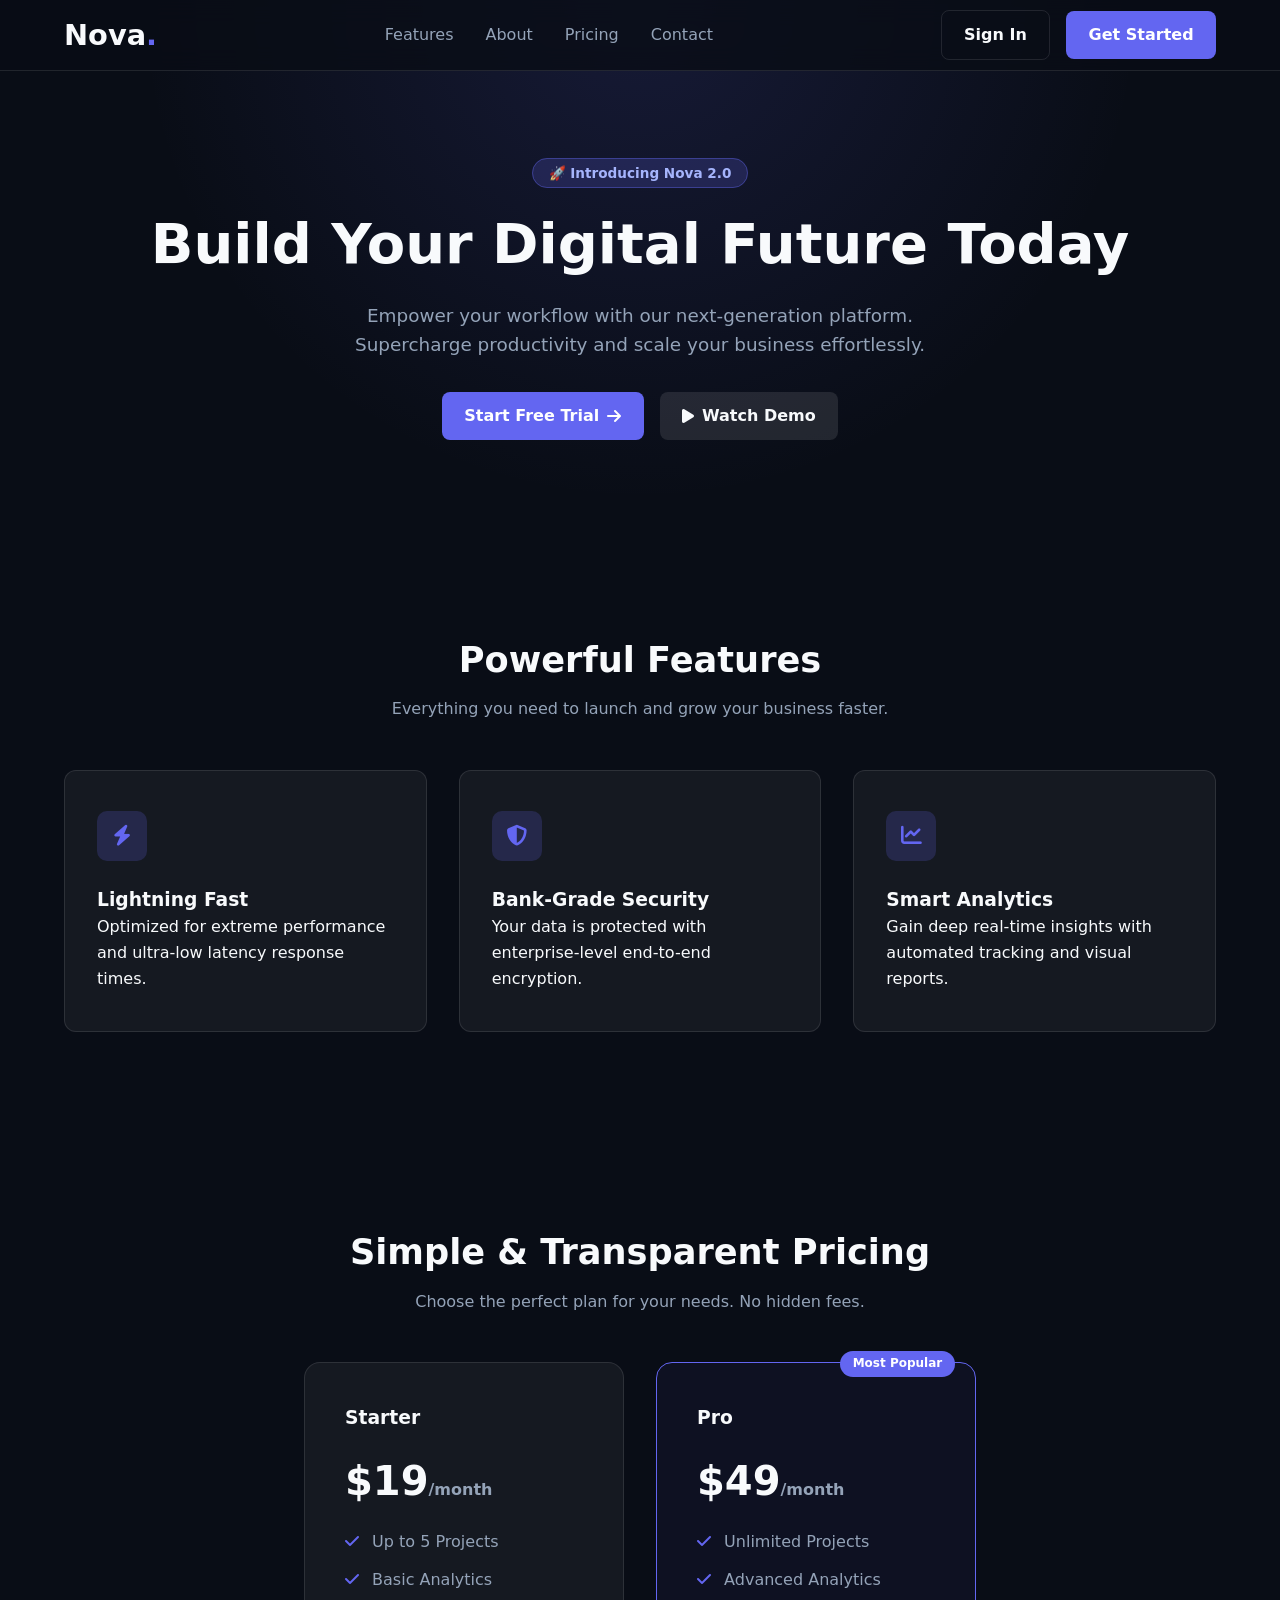
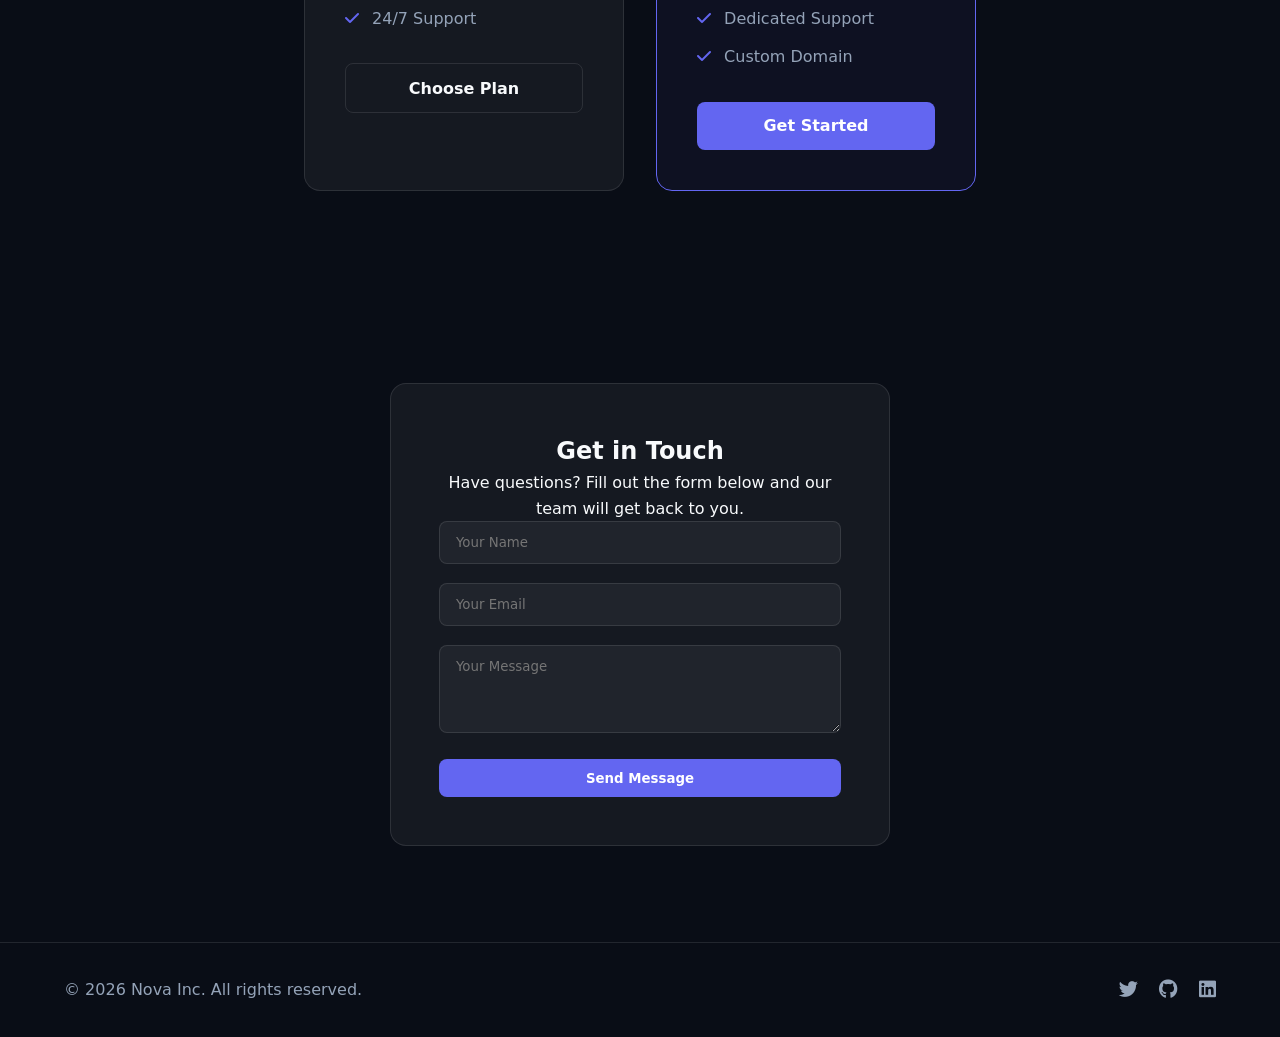
==== Landing page/index.html @ fd171acc "initial commit" ====
<!DOCTYPE html>
<html lang="en">
<head>
    <meta charset="UTF-8">
    <meta name="viewport" content="width=device-width, initial-scale=1.0">
    <title>Nova - Next Gen Product</title>
    <link rel="stylesheet" href="style.css">
    <link rel="stylesheet" href="https://cdnjs.cloudflare.com/ajax/libs/font-awesome/6.4.0/css/all.min.css">
</head>
<body>

    <!-- Header Navigation -->
    <header class="navbar">
        <div class="container nav-container">
            <a href="#" class="logo">Nova<span>.</span></a>
            <nav class="nav-links" id="nav-links">
                <a href="#features">Features</a>
                <a href="#about">About</a>
                <a href="#pricing">Pricing</a>
                <a href="#contact">Contact</a>
            </nav>
            <div class="nav-actions">
                <a href="#contact" class="btn btn-outline">Sign In</a>
                <a href="#pricing" class="btn btn-primary">Get Started</a>
                <button class="hamburger" id="hamburger"><i class="fas fa-bars"></i></button>
            </div>
        </div>
    </header>

    <!-- Hero Section -->
    <section class="hero">
        <div class="container hero-container">
            <div class="hero-content">
                <span class="badge">🚀 Introducing Nova 2.0</span>
                <h1>Build Your Digital Future Today</h1>
                <p>Empower your workflow with our next-generation platform. Supercharge productivity and scale your business effortlessly.</p>
                <div class="hero-btns">
                    <a href="#pricing" class="btn btn-primary">Start Free Trial <i class="fas fa-arrow-right"></i></a>
                    <a href="#features" class="btn btn-secondary"><i class="fas fa-play"></i> Watch Demo</a>
                </div>
            </div>
        </div>
    </section>

    <!-- Features Section -->
    <section id="features" class="features section">
        <div class="container">
            <h2 class="section-title">Powerful Features</h2>
            <p class="section-subtitle">Everything you need to launch and grow your business faster.</p>

            <div class="features-grid">
                <div class="feature-card">
                    <div class="icon-box"><i class="fas fa-bolt"></i></div>
                    <h3>Lightning Fast</h3>
                    <p>Optimized for extreme performance and ultra-low latency response times.</p>
                </div>
                <div class="feature-card">
                    <div class="icon-box"><i class="fas fa-shield-alt"></i></div>
                    <h3>Bank-Grade Security</h3>
                    <p>Your data is protected with enterprise-level end-to-end encryption.</p>
                </div>
                <div class="feature-card">
                    <div class="icon-box"><i class="fas fa-chart-line"></i></div>
                    <h3>Smart Analytics</h3>
                    <p>Gain deep real-time insights with automated tracking and visual reports.</p>
                </div>
            </div>
        </div>
    </section>

    <!-- Pricing Section -->
    <section id="pricing" class="pricing section">
        <div class="container">
            <h2 class="section-title">Simple & Transparent Pricing</h2>
            <p class="section-subtitle">Choose the perfect plan for your needs. No hidden fees.</p>

            <div class="pricing-grid">
                <!-- Basic Plan -->
                <div class="pricing-card">
                    <h3>Starter</h3>
                    <div class="price">$19<span>/month</span></div>
                    <ul class="features-list">
                        <li><i class="fas fa-check"></i> Up to 5 Projects</li>
                        <li><i class="fas fa-check"></i> Basic Analytics</li>
                        <li><i class="fas fa-check"></i> 24/7 Support</li>
                    </ul>
                    <a href="#" class="btn btn-outline full-width">Choose Plan</a>
                </div>

                <!-- Pro Plan (Featured) -->
                <div class="pricing-card popular">
                    <span class="popular-badge">Most Popular</span>
                    <h3>Pro</h3>
                    <div class="price">$49<span>/month</span></div>
                    <ul class="features-list">
                        <li><i class="fas fa-check"></i> Unlimited Projects</li>
                        <li><i class="fas fa-check"></i> Advanced Analytics</li>
                        <li><i class="fas fa-check"></i> Dedicated Support</li>
                        <li><i class="fas fa-check"></i> Custom Domain</li>
                    </ul>
                    <a href="#" class="btn btn-primary full-width">Get Started</a>
                </div>
            </div>
        </div>
    </section>

    <!-- Contact Form Section -->
    <section id="contact" class="contact section">
        <div class="container">
            <div class="contact-box">
                <h2>Get in Touch</h2>
                <p>Have questions? Fill out the form below and our team will get back to you.</p>
                <form id="contact-form">
                    <div class="form-group">
                        <input type="text" id="name" placeholder="Your Name" required>
                    </div>
                    <div class="form-group">
                        <input type="email" id="email" placeholder="Your Email" required>
                    </div>
                    <div class="form-group">
                        <textarea id="message" rows="4" placeholder="Your Message" required></textarea>
                    </div>
                    <button type="submit" class="btn btn-primary full-width">Send Message</button>
                </form>
            </div>
        </div>
    </section>

    <!-- Footer -->
    <footer class="footer">
        <div class="container footer-container">
            <p>&copy; 2026 Nova Inc. All rights reserved.</p>
            <div class="social-links">
                <a href="#"><i class="fab fa-twitter"></i></a>
                <a href="#"><i class="fab fa-github"></i></a>
                <a href="#"><i class="fab fa-linkedin"></i></a>
            </div>
        </div>
    </footer>

    <script src="script.js"></script>
</body>
</html>
---- Landing page/style.css ----
/* Styling & Variables */
:root {
    --primary: #6366f1;
    --primary-hover: #4f46e5;
    --accent: #ec4899;
    --bg-dark: #090d16;
    --card-bg: rgba(255, 255, 255, 0.05);
    --border-color: rgba(255, 255, 255, 0.1);
    --text: #f8fafc;
    --text-muted: #94a3b8;
    --transition: all 0.3s ease;
}

* {
    margin: 0;
    padding: 0;
    box-sizing: border-box;
    font-family: 'Segoe UI', system-ui, sans-serif;
    scroll-behavior: smooth;
}

body {
    background-color: var(--bg-dark);
    color: var(--text);
    line-height: 1.6;
}

.container {
    max-width: 1200px;
    margin: 0 auto;
    padding: 0 1.5rem;
}

.section {
    padding: 6rem 0;
}

.section-title {
    font-size: 2.2rem;
    text-align: center;
    margin-bottom: 0.5rem;
}

.section-subtitle {
    text-align: center;
    color: var(--text-muted);
    margin-bottom: 3rem;
}

/* Navbar */
.navbar {
    position: fixed;
    top: 0;
    width: 100%;
    background: rgba(9, 13, 22, 0.8);
    backdrop-filter: blur(12px);
    border-bottom: 1px solid var(--border-color);
    z-index: 1000;
}

.nav-container {
    display: flex;
    justify-content: space-between;
    align-items: center;
    height: 70px;
}

.logo {
    font-size: 1.8rem;
    font-weight: 800;
    color: var(--text);
    text-decoration: none;
}

.logo span { color: var(--primary); }

.nav-links {
    display: flex;
    gap: 2rem;
}

.nav-links a {
    color: var(--text-muted);
    text-decoration: none;
    font-weight: 500;
    transition: var(--transition);
}

.nav-links a:hover { color: var(--text); }

.nav-actions {
    display: flex;
    align-items: center;
    gap: 1rem;
}

.hamburger {
    display: none;
    background: none;
    border: none;
    color: var(--text);
    font-size: 1.5rem;
    cursor: pointer;
}

/* Buttons */
.btn {
    padding: 0.7rem 1.4rem;
    border-radius: 8px;
    text-decoration: none;
    font-weight: 600;
    display: inline-flex;
    align-items: center;
    gap: 0.5rem;
    cursor: pointer;
    transition: var(--transition);
    border: none;
}

.btn-primary {
    background: var(--primary);
    color: #fff;
}

.btn-primary:hover {
    background: var(--primary-hover);
    transform: translateY(-2px);
}

.btn-outline {
    border: 1px solid var(--border-color);
    color: var(--text);
    background: transparent;
}

.btn-outline:hover {
    background: var(--card-bg);
}

.btn-secondary {
    background: rgba(255, 255, 255, 0.1);
    color: var(--text);
}

.btn-secondary:hover { background: rgba(255, 255, 255, 0.2); }

.full-width { width: 100%; justify-content: center; }

/* Hero Section */
.hero {
    padding: 10rem 0 6rem;
    text-align: center;
    background: radial-gradient(circle at top, rgba(99, 102, 241, 0.15) 0%, transparent 60%);
}

.badge {
    padding: 0.4rem 1rem;
    background: rgba(99, 102, 241, 0.2);
    border: 1px solid rgba(99, 102, 241, 0.4);
    color: #a5b4fc;
    border-radius: 50px;
    font-size: 0.85rem;
    font-weight: 600;
}

.hero h1 {
    font-size: 3.5rem;
    margin: 1.5rem 0;
    line-height: 1.2;
}

.hero p {
    max-width: 650px;
    margin: 0 auto 2rem;
    color: var(--text-muted);
    font-size: 1.15rem;
}

.hero-btns {
    display: flex;
    justify-content: center;
    gap: 1rem;
}

/* Features Grid */
.features-grid {
    display: grid;
    grid-template-columns: repeat(auto-fit, minmax(280px, 1fr));
    gap: 2rem;
}

.feature-card {
    background: var(--card-bg);
    border: 1px solid var(--border-color);
    padding: 2.5rem 2rem;
    border-radius: 12px;
    transition: var(--transition);
}

.feature-card:hover {
    transform: translateY(-5px);
    border-color: var(--primary);
}

.icon-box {
    width: 50px;
    height: 50px;
    background: rgba(99, 102, 241, 0.2);
    color: var(--primary);
    border-radius: 10px;
    display: flex;
    align-items: center;
    justify-content: center;
    font-size: 1.3rem;
    margin-bottom: 1.5rem;
}

/* Pricing Grid */
.pricing-grid {
    display: flex;
    justify-content: center;
    gap: 2rem;
    flex-wrap: wrap;
}

.pricing-card {
    background: var(--card-bg);
    border: 1px solid var(--border-color);
    padding: 2.5rem;
    border-radius: 16px;
    width: 320px;
    position: relative;
}

.pricing-card.popular {
    border-color: var(--primary);
    background: rgba(99, 102, 241, 0.05);
}

.popular-badge {
    position: absolute;
    top: -12px;
    right: 20px;
    background: var(--primary);
    color: #fff;
    padding: 0.2rem 0.8rem;
    font-size: 0.75rem;
    border-radius: 50px;
    font-weight: bold;
}

.price {
    font-size: 2.5rem;
    font-weight: 800;
    margin: 1rem 0;
}

.price span { font-size: 1rem; color: var(--text-muted); }

.features-list {
    list-style: none;
    margin-bottom: 2rem;
}

.features-list li {
    margin-bottom: 0.8rem;
    color: var(--text-muted);
}

.features-list i { color: var(--primary); margin-right: 0.5rem; }

/* Contact Form */
.contact-box {
    max-width: 500px;
    margin: 0 auto;
    background: var(--card-bg);
    border: 1px solid var(--border-color);
    padding: 3rem;
    border-radius: 16px;
    text-align: center;
}

.form-group { margin-bottom: 1.2rem; }

.form-group input, .form-group textarea {
    width: 100%;
    padding: 0.8rem 1rem;
    background: rgba(255, 255, 255, 0.05);
    border: 1px solid var(--border-color);
    border-radius: 8px;
    color: var(--text);
    outline: none;
}

.form-group input:focus, .form-group textarea:focus {
    border-color: var(--primary);
}

/* Footer */
.footer {
    border-top: 1px solid var(--border-color);
    padding: 2rem 0;
}

.footer-container {
    display: flex;
    justify-content: space-between;
    align-items: center;
    color: var(--text-muted);
}

.social-links a {
    color: var(--text-muted);
    margin-left: 1rem;
    font-size: 1.2rem;
    transition: var(--transition);
}

.social-links a:hover { color: var(--text); }

/* Mobile View */
@media (max-width: 768px) {
    .hamburger { display: block; }
    .nav-links {
        position: fixed;
        top: 70px;
        left: -100%;
        width: 100%;
        height: calc(100vh - 70px);
        background: var(--bg-dark);
        flex-direction: column;
        align-items: center;
        padding-top: 3rem;
        transition: var(--transition);
    }
    .nav-links.active { left: 0; }
    .hero h1 { font-size: 2.2rem; }
}
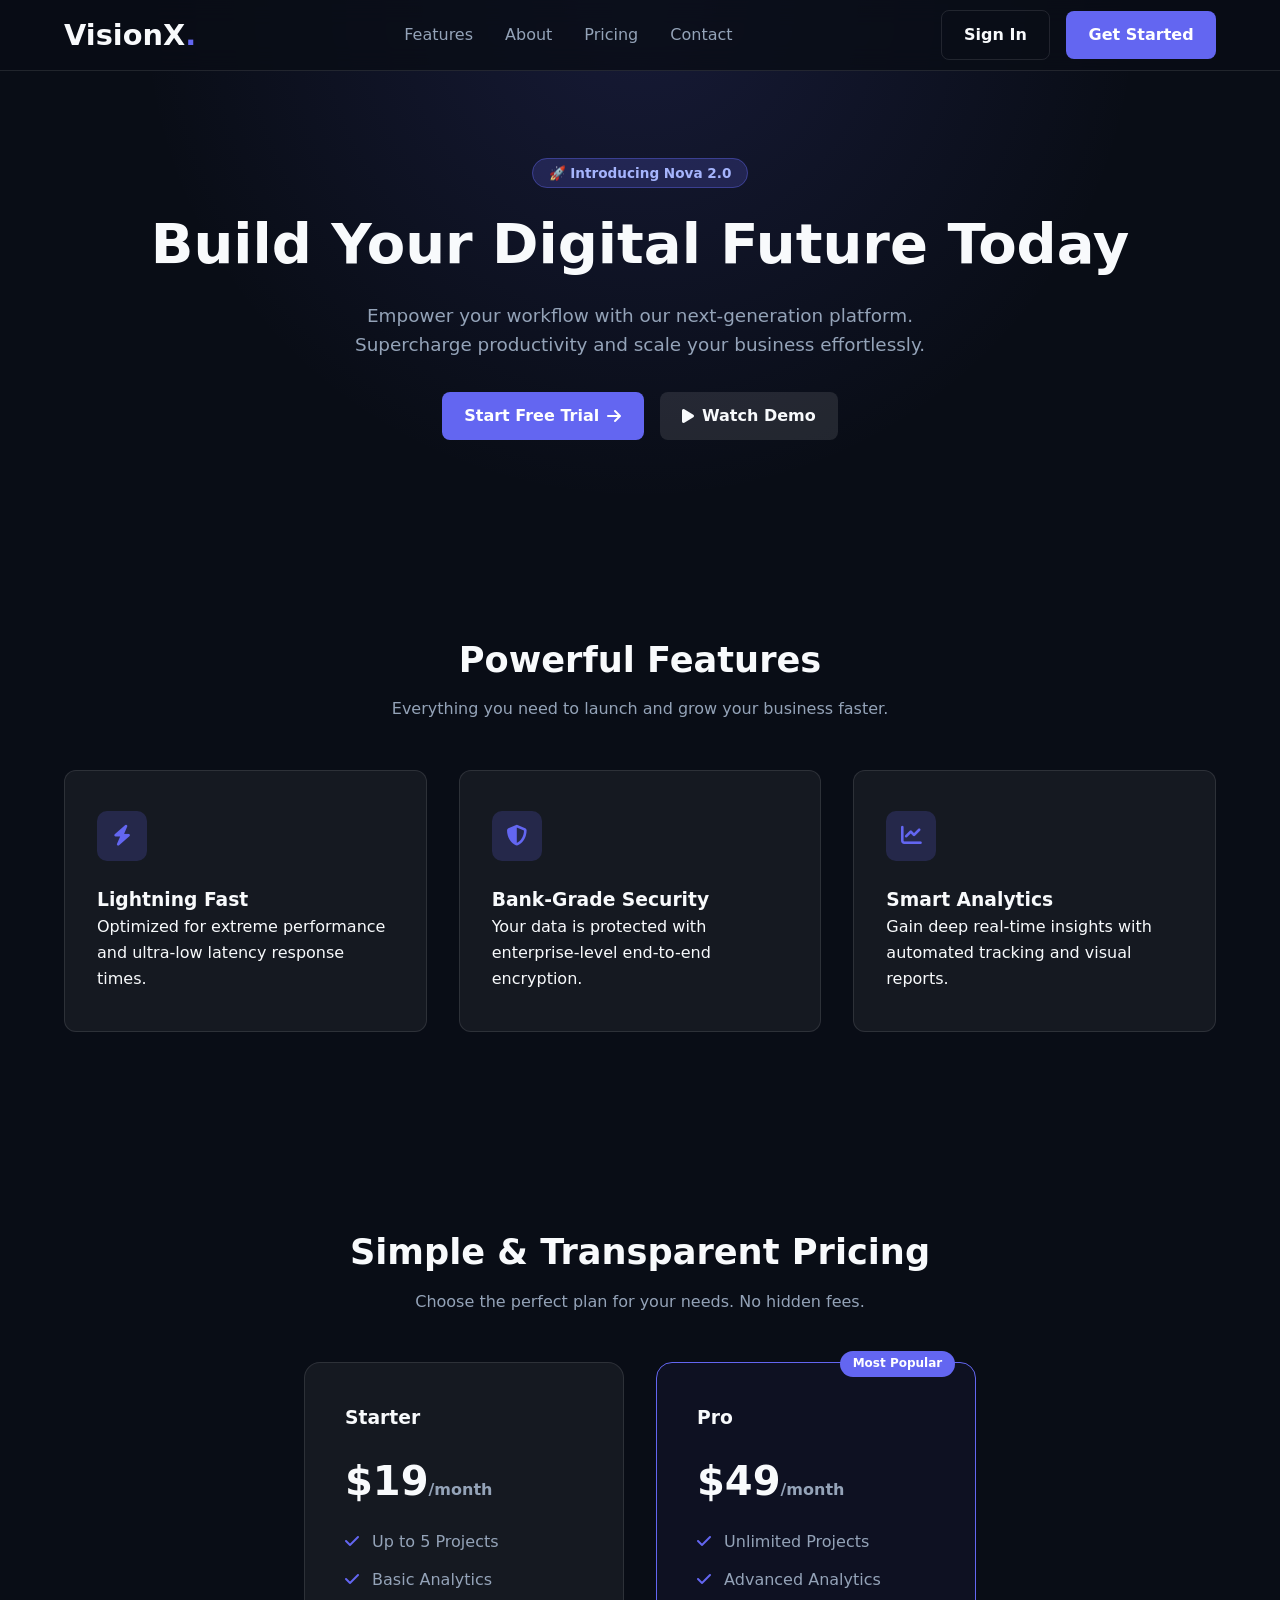
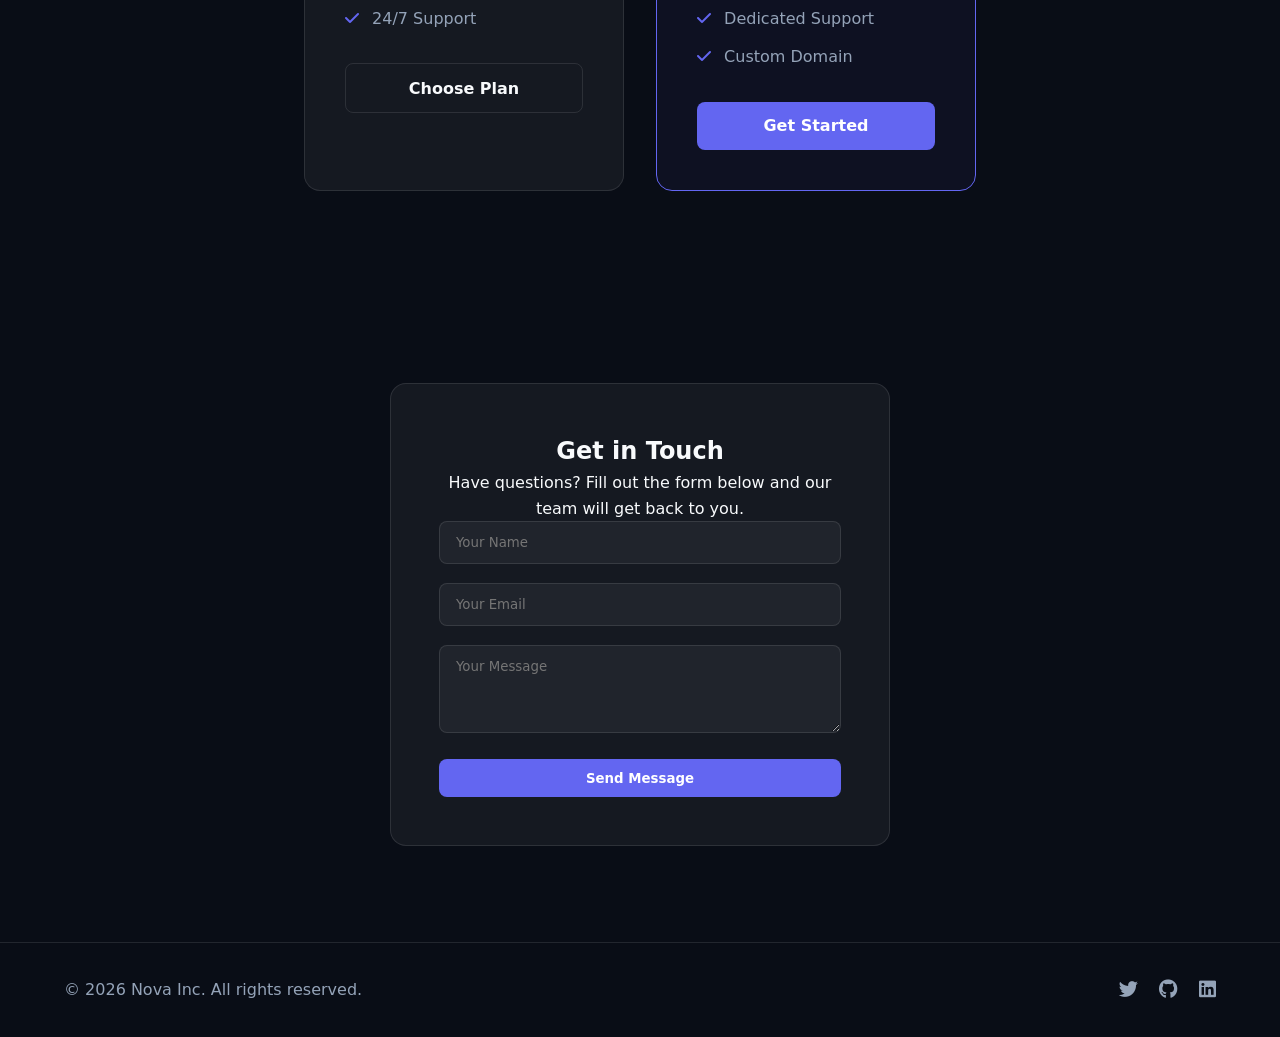
==== commit 54e240d7: "Fix HTML formatting and update branding to VisionX" ====
--- a/Landing page/index.html
+++ b/Landing page/index.html
@@ -3,7 +3,7 @@
 <head>
     <meta charset="UTF-8">
     <meta name="viewport" content="width=device-width, initial-scale=1.0">
-    <title>Nova - Next Gen Product</title>
+    <title>VisionX - Next Gen Product</title>
     <link rel="stylesheet" href="style.css">
     <link rel="stylesheet" href="https://cdnjs.cloudflare.com/ajax/libs/font-awesome/6.4.0/css/all.min.css">
 </head>
@@ -12,7 +12,7 @@
     <!-- Header Navigation -->
     <header class="navbar">
         <div class="container nav-container">
-            <a href="#" class="logo">Nova<span>.</span></a>
+            <a href="#" class="logo">VisionX<span>.</span></a>
             <nav class="nav-links" id="nav-links">
                 <a href="#features">Features</a>
                 <a href="#about">About</a>
@@ -140,4 +140,4 @@
 
     <script src="script.js"></script>
 </body>
-</html>+</html>
